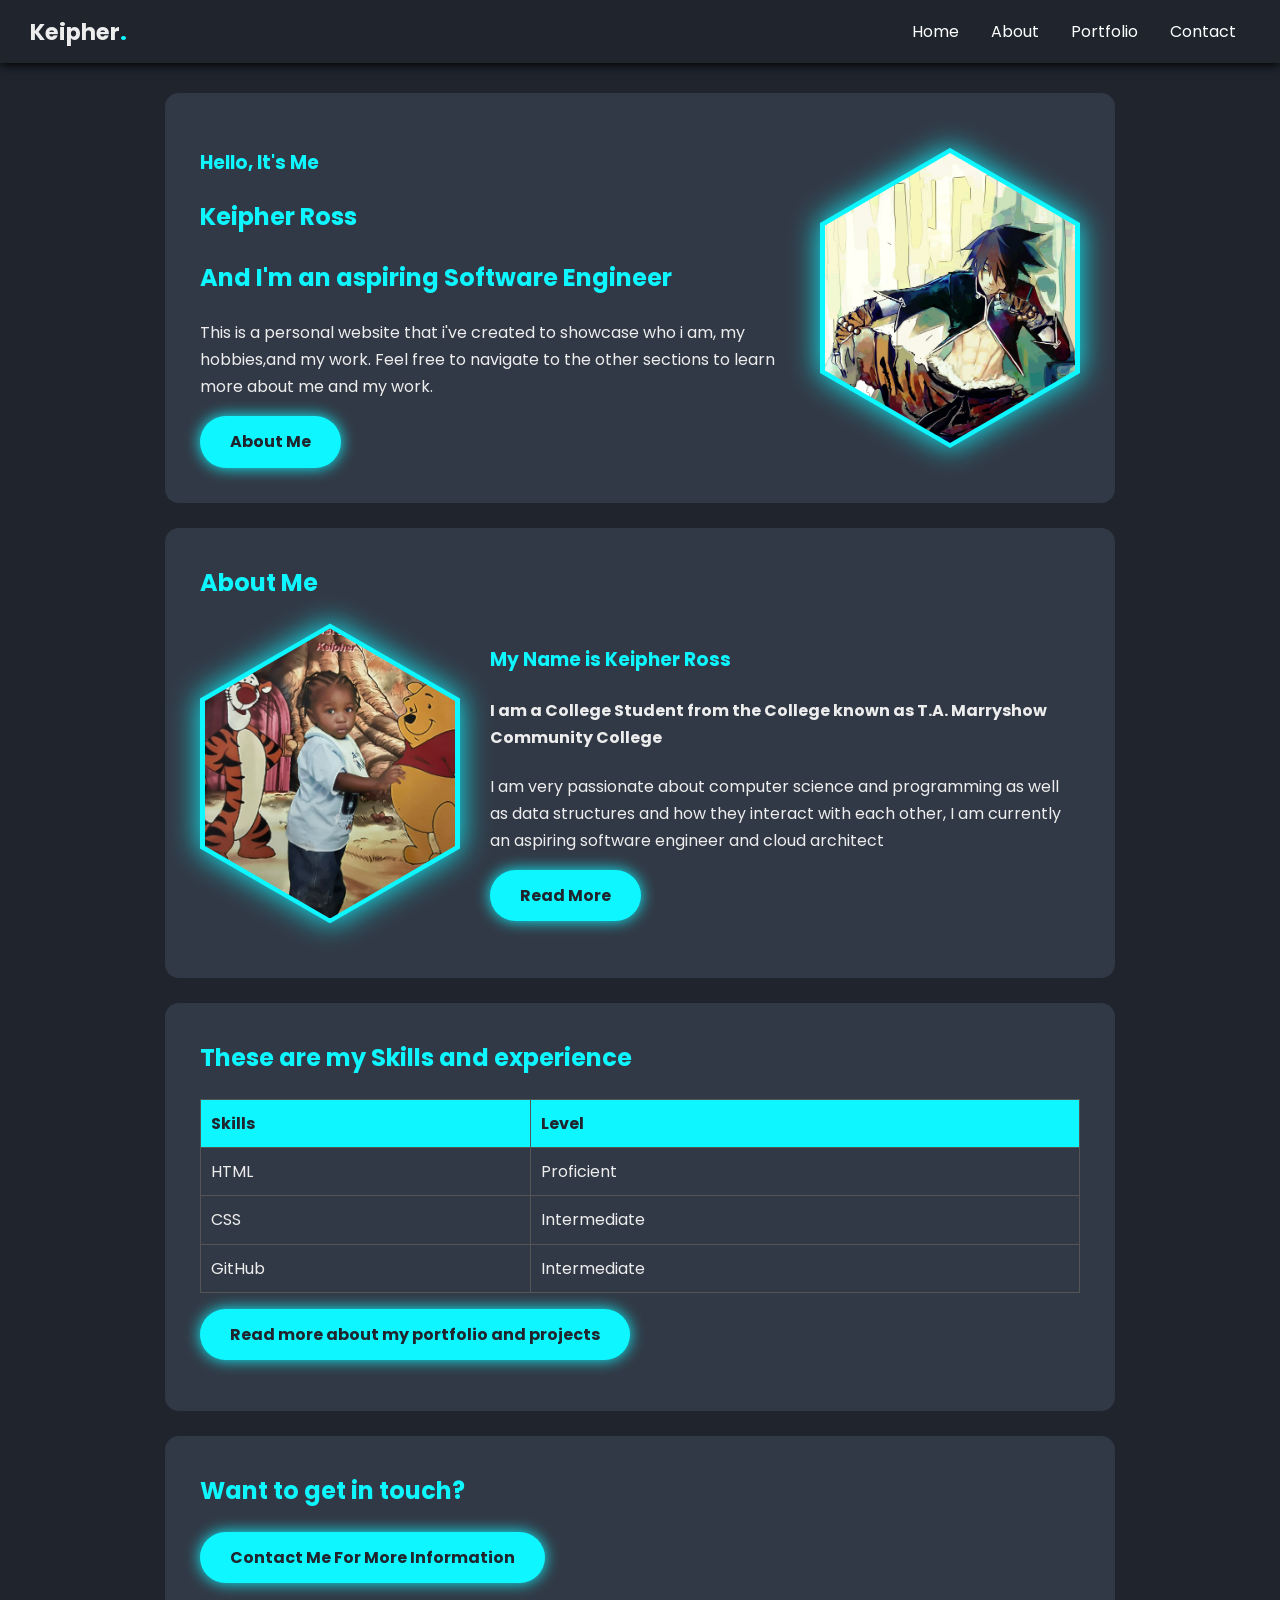
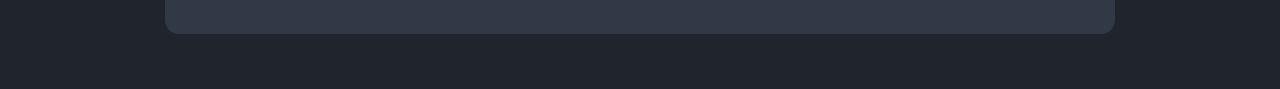
==== index.html @ d7bc12d3 "refactor: move stylesheet into css folder and update page links Moves style.css into css/, updates t" ====
<!DOCTYPE html>
<html lang="en">
<head>
  <meta charset="UTF-8">
  <meta name="viewport" content="width=device-width, initial-scale=1.0">
  <title>Keipher Ross | Personal Website</title>
  <link href="https://fonts.googleapis.com/css2?family=Poppins:wght@400;700&display=swap" rel="stylesheet">
  <link rel="stylesheet" href="css/style.css">
</head>

<body>
  <nav>
    <span class="logo">Keipher<span class="accent">.</span></span>
    <ul>
      <li><a href="index.html">Home</a></li>
      <li><a href="about.html">About</a></li>
      <li><a href="portfolio.html">Portfolio</a></li>
      <li><a href="contact.html">Contact</a></li>
    </ul>
  </nav>

  <main>
    <section id="home" class="hero">
      <div>
        <h3>Hello, It's Me</h3>
        <h1>Keipher <span class="accent">Ross</span></h1>
        <h2>And I'm an aspiring <span class="accent">Software Engineer</span></h2>
        <p> This is a personal website that i've created to showcase who i am, my hobbies,and my work.
           Feel free to navigate to the other sections to learn more about me and my work. 
        </p>
        <a class="btn" href="about.html">About Me</a>
      </div>
      <div class="hex-glow">
        <div class="hex">
          <img src="images/anime.jpg" alt="This is a picture of my favourite fictional character">
        </div>
      </div>
    </section>

    <section id="about">
      <h2>About Me</h2>
      <div class="split reverse">
        <div>
          <h3> My Name is Keipher Ross</h3>
          <h4> I am a College Student from the College known as T.A. Marryshow Community College</h4>
          <p> I am very passionate about computer science and programming as well as data structures and how they interact with each other,
             I am currently an aspiring software engineer and cloud architect
          </p>
          <a class="btn" href="about.html">Read More</a>
        </div>
        <div class="hex-glow">
          <div class="hex">
            <img src="images/pic.jpeg" alt="This is a picture of me at my freest state">
          </div>
        </div>
      </div>
    </section>

    <section id="portfolio">
      <h2>These are my Skills and experience </h2>
      <table>
        <tr>
          <th>Skills</th>
          <th>Level</th>
        </tr>
        <tr>
          <td>HTML</td>
          <td>Proficient</td>
        </tr>
        <tr>
          <td>CSS</td>
          <td>Intermediate</td>
        </tr>
        <tr>
          <td>GitHub</td>
          <td>Intermediate</td>
        </tr>
      </table>
      <p><a class="btn" href="portfolio.html">Read more about my portfolio and projects</a></p>
    </section>

    <section id="contact">
      <h2> Want to get in touch?</h2>
      <p><a class="btn" href="contact.html">Contact Me For More Information</a></p>
    </section>
  </main>


</body>
</html>
---- css/style.css ----
:root {
    --bg: #1f242d;
    --panel: #323946;
    --cyan: #0ef6ff;
}

body {
    font-family: 'Poppins', Arial, sans-serif;
    line-height: 1.7;
    margin: 0;
    color: #ededed;
    background-color: var(--bg);
}

nav {
    position: sticky;
    top: 0;
    z-index: 10;
    display: flex;
    justify-content: space-between;
    align-items: center;
    padding: 0 30px;
    background-color: var(--bg);
    box-shadow: 0 2px 10px #000;
}

.logo { font-size: 1.4rem; font-weight: bold; }
nav ul { list-style-type: none; margin: 0; padding: 0; }
nav li { display: inline-block; }

nav a {
    display: block;
    padding: 18px 14px;
    text-decoration: none;
    color: white;
    transition: 0.3s;
}

nav a:hover {
    color: var(--cyan);
    text-shadow: 0 0 8px var(--cyan);
}

main {
    max-width: 950px;
    margin: 0 auto;
    padding: 30px 20px;
}

section {
    background-color: var(--panel);
    margin-bottom: 25px;
    padding: 35px;
    border-radius: 14px;
    animation: fadeUp 0.7s ease both;
}

h1, h2 { color: var(--cyan); margin-top: 0; }
h3, .accent { color: var(--cyan); }
a:hover { color: white; }

.btn, .back-link {
    display: inline-block;
    padding: 12px 30px;
    background-color: var(--cyan);
    color: var(--bg);
    font-weight: bold;
    text-decoration: none;
    border-radius: 30px;
    box-shadow: 0 0 15px var(--cyan);
}

.btn:hover, .back-link:hover { color: var(--bg); transform: translateY(-3px); }

img {
    max-width: 100%;
    border-radius: 10px;
    transition: 0.4s;
}

img:hover {
    transform: scale(1.05);
    box-shadow: 0 0 20px var(--cyan);
}

section img { width: 280px; height: 350px; object-fit: cover; }
section > img { display: block; margin: 20px auto; }

.hero, .split { display: flex; align-items: center; gap: 30px; }
.hero > :first-child, .split > :first-child { flex: 1; }
.split { margin: 20px 0; }
.split.reverse { flex-direction: row-reverse; }
.split img { flex-shrink: 0; }

.hex-glow {
    flex-shrink: 0;
    filter: drop-shadow(0 0 15px var(--cyan));
    animation: float 4s ease-in-out infinite;
}

.hex, .hex img { clip-path: polygon(50% 0%, 100% 25%, 100% 75%, 50% 100%, 0% 75%, 0% 25%); }

.hex {
    width: 260px;
    height: 300px;
    padding: 5px;
    box-sizing: border-box;
    background-color: var(--cyan);
}

section .hex img { width: 100%; height: 100%; border-radius: 0; transform: none; box-shadow: none; }

.gallery { display: flex; flex-wrap: wrap; justify-content: center; gap: 20px; margin: 20px 0; }

.gallery img { width: 300px; height: 380px; }

table { border-collapse: collapse; width: 100%; }
th, td { border: 1px solid #555; padding: 10px; text-align: left; }
th { background-color: var(--cyan); color: var(--bg); }

.page-title { text-align: center; margin-bottom: 25px; }
.page-title h1 {
    display: inline-block;
    font-size: 2.8rem;
    margin: 0;
    padding-bottom: 10px;
    border-bottom: 4px solid var(--cyan);
}
.page-title p { color: var(--cyan); font-style: italic; }
.back-wrapper { text-align: center; margin: 30px 0; }
.skip-link { position: absolute; left: -999px; }
.skip-link:focus { left: 10px; top: 10px; z-index: 20; background: var(--cyan); color: var(--bg); padding: 8px 14px; }
figure { margin: 0; }
figcaption { font-size: 0.85rem; font-style: italic; text-align: center; margin-top: 8px; }
caption { padding: 8px; font-style: italic; }
/* ===== CONTACT PAGE: form on the left, info cards on the right ===== */
.contact-layout { display: grid; grid-template-columns: 1.5fr 1fr; gap: 25px; align-items: start; margin-bottom: 25px; }
.contact-layout section { margin-bottom: 0; }
.form-row { display: grid; grid-template-columns: 1fr 1fr; gap: 15px; }
label { display: block; margin: 15px 0 6px; font-weight: bold; }
.required { color: #ff5c5c; }

/* Form fields */
input, textarea { width: 100%; box-sizing: border-box; padding: 12px 14px; background-color: var(--bg); color: #ededed; border: 1px solid #555; border-radius: 8px; font-family: inherit; font-size: 1rem; }
input:focus, textarea:focus { outline: none; border-color: var(--cyan); box-shadow: 0 0 8px var(--cyan); }
textarea { min-height: 130px; resize: vertical; }
button.btn { width: 100%; margin-top: 20px; border: 0; cursor: pointer; font-family: inherit; font-size: 1rem; }

/* Info cards (right column) */
.contact-info { display: grid; gap: 15px; }
.info-card { display: flex; align-items: center; gap: 18px; background-color: var(--panel); padding: 20px 25px; border-radius: 14px; font-style: normal; }
.info-card h3 { margin: 0; }
.info-card p { margin: 0; }
.info-card .icon { font-size: 1.8rem; }
.info-card.highlight { background-color: var(--cyan); color: var(--bg); }
.info-card.highlight h3, .info-card.highlight a { color: var(--bg); font-weight: bold; }

@keyframes fadeUp { from { opacity: 0; transform: translateY(25px); } }
@keyframes float { 50% { transform: translateY(-10px); } }

@media (max-width: 600px) {
    nav { flex-direction: column; padding: 10px 0; }
    .hero, .split, .split.reverse { flex-direction: column; }
    .hex-glow { margin: 0 auto; }
    section img, .gallery img { width: 100%; height: auto; }
}
/* Stack the contact form and info cards on smaller screens */
@media (max-width: 768px) {
    .contact-layout, .form-row { grid-template-columns: 1fr; }
}

@media (prefers-reduced-motion: reduce) {
    * { animation: none !important; transition: none !important; }
}
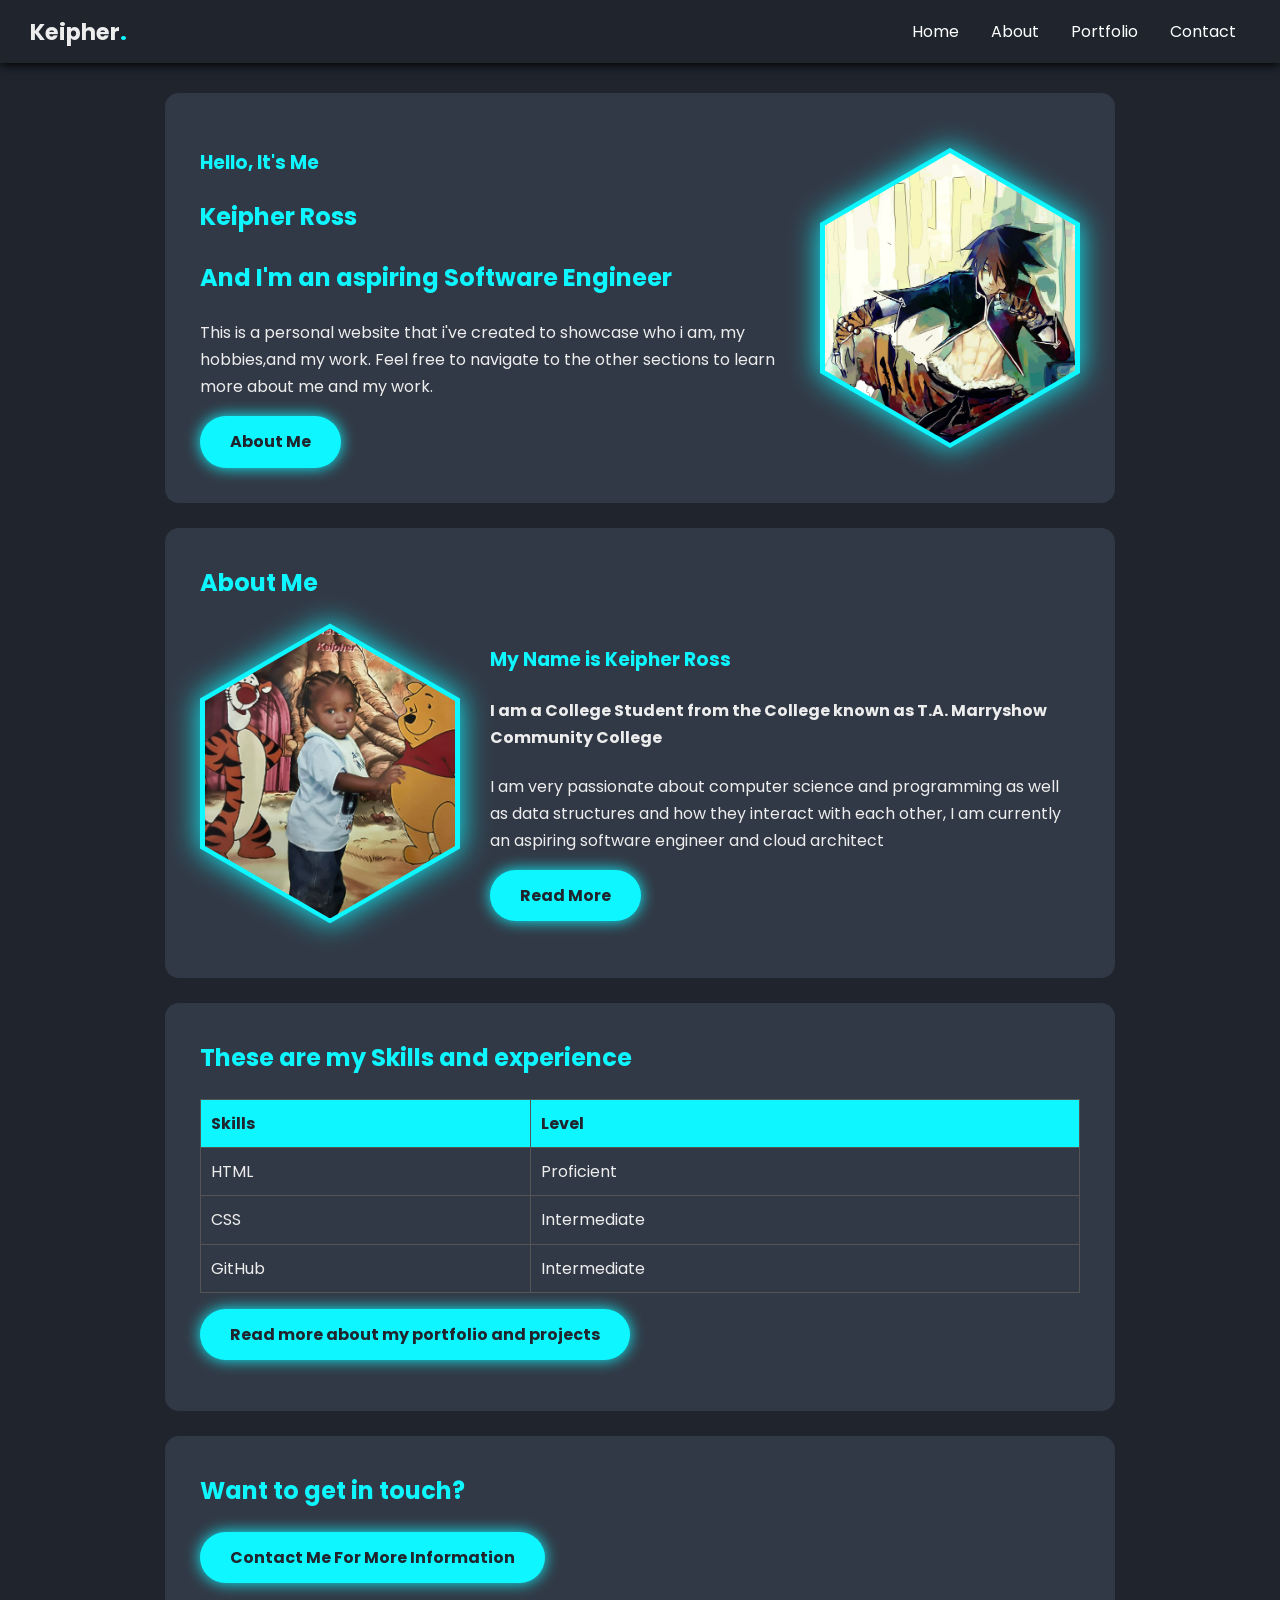
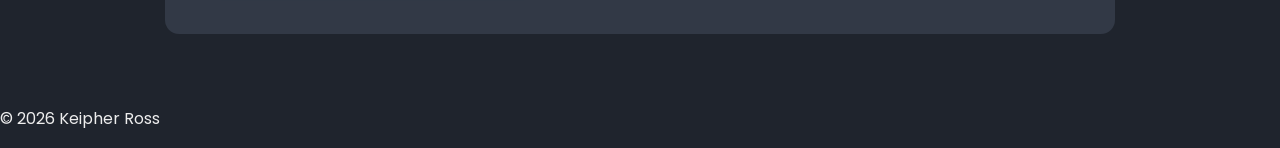
==== commit 1a3faff8: "feat: add semantic header and footer to home page" ====
--- a/index.html
+++ b/index.html
@@ -9,6 +9,8 @@
 </head>
 
 <body>
+
+   <!-- Site header: logo and main navigation -->
   <nav>
     <span class="logo">Keipher<span class="accent">.</span></span>
     <ul>
@@ -20,6 +22,8 @@
   </nav>
 
   <main>
+
+     <!-- Hero: greeting and hexagon photo -->
     <section id="home" class="hero">
       <div>
         <h3>Hello, It's Me</h3>
@@ -36,6 +40,8 @@
         </div>
       </div>
     </section>
+
+    <!-- About preview: short intro with a link to the full page -->
 
     <section id="about">
       <h2>About Me</h2>
@@ -55,6 +61,8 @@
         </div>
       </div>
     </section>
+
+    <!-- Portfolio preview: skills table and link to the full page -->
 
     <section id="portfolio">
       <h2>These are my Skills and experience </h2>
@@ -79,12 +87,18 @@
       <p><a class="btn" href="portfolio.html">Read more about my portfolio and projects</a></p>
     </section>
 
+     <!-- Contact preview: link to the contact page -->
+
     <section id="contact">
       <h2> Want to get in touch?</h2>
       <p><a class="btn" href="contact.html">Contact Me For More Information</a></p>
     </section>
   </main>
 
+  <!-- Site footer: copyright -->
+  <footer>
+    <p>&copy; 2026 Keipher Ross</p>
+  </footer>
 
 </body>
 </html>
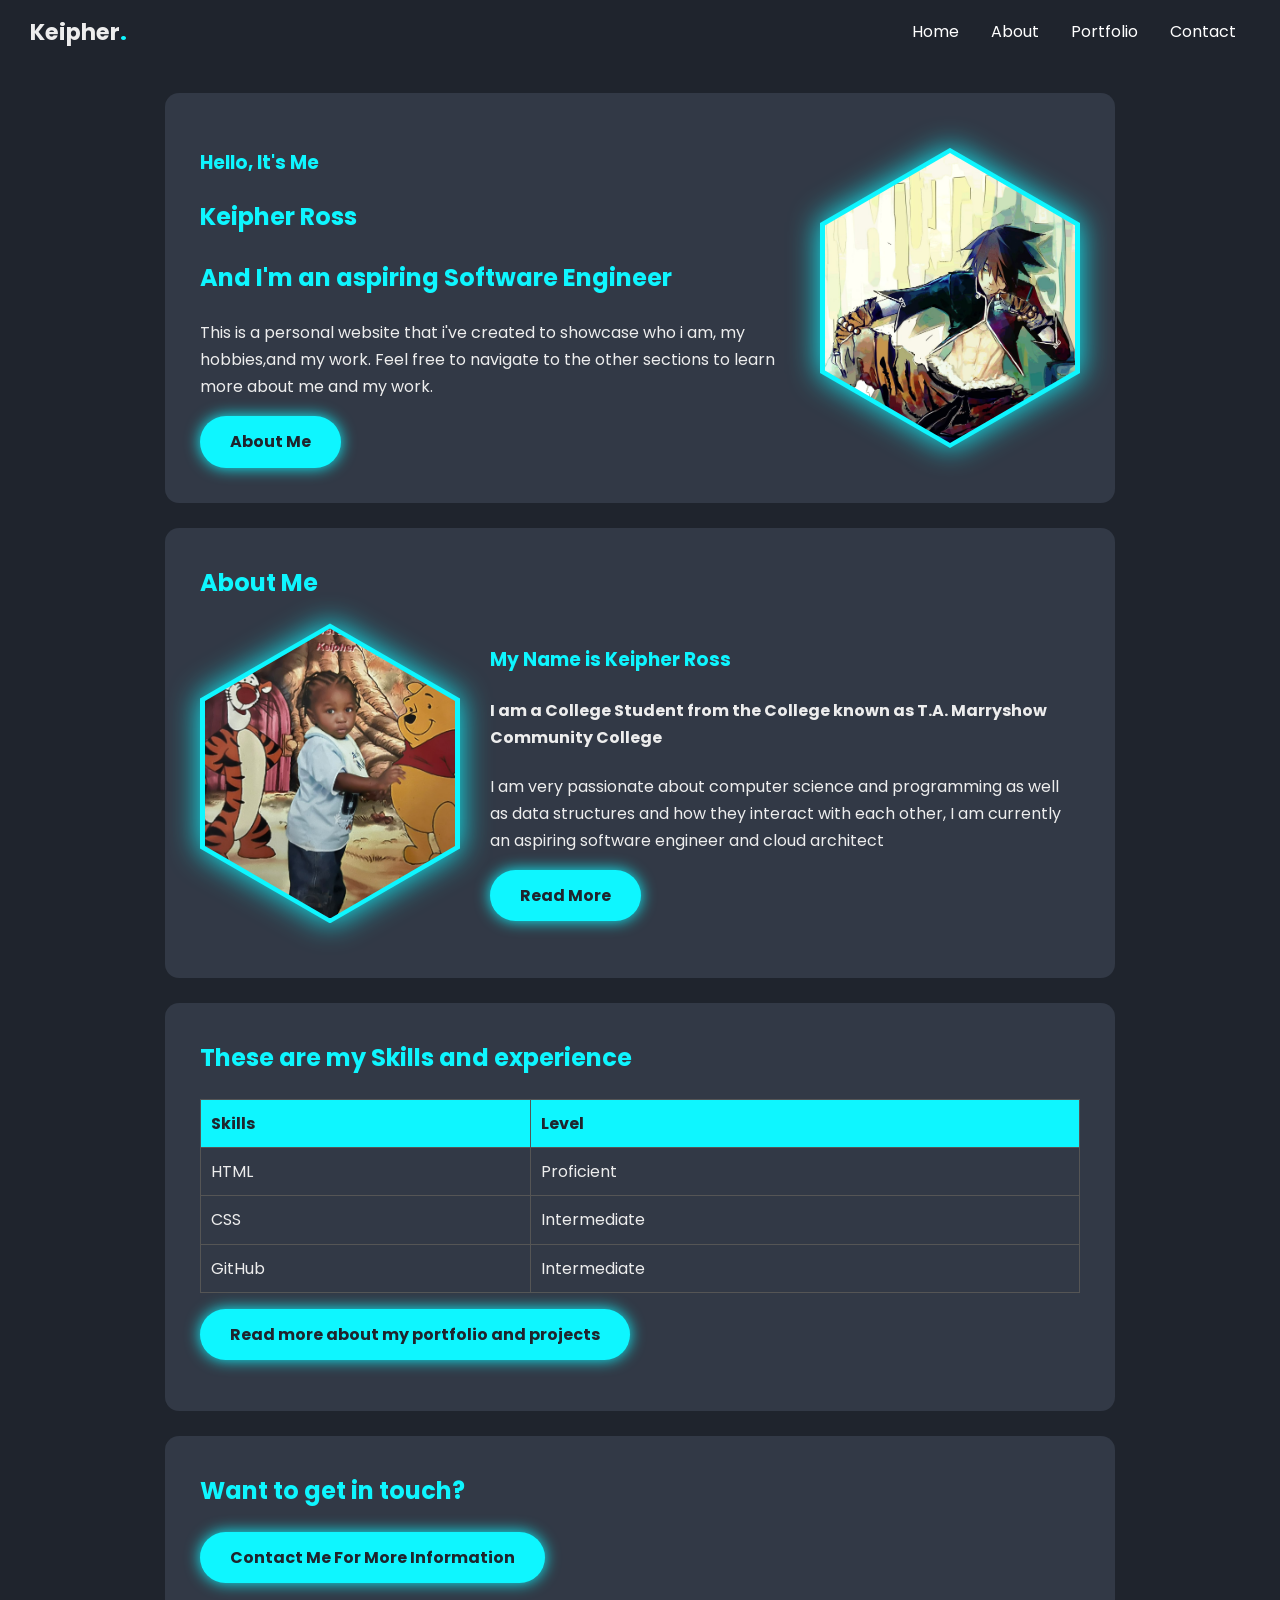
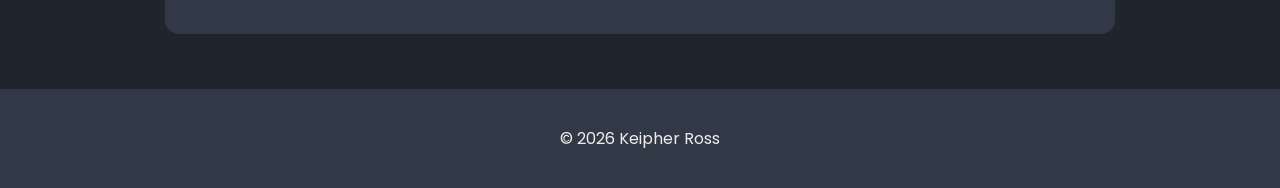
==== commit d5b341b9: "feat: add js folder and script file linked on all pages" ====
--- a/index.html
+++ b/index.html
@@ -6,6 +6,7 @@
   <title>Keipher Ross | Personal Website</title>
   <link href="https://fonts.googleapis.com/css2?family=Poppins:wght@400;700&display=swap" rel="stylesheet">
   <link rel="stylesheet" href="css/style.css">
+  <script src="js/script.js" defer></script>
 </head>
 
 <body>
--- a/css/style.css
+++ b/css/style.css
@@ -1,9 +1,11 @@
+/* ===== THEME VARIABLES: change these three to re-theme the whole site ===== */
 :root {
     --bg: #1f242d;
     --panel: #323946;
     --cyan: #0ef6ff;
 }
 
+/* ===== BASE STYLES: font, line height and page background ===== */
 body {
     font-family: 'Poppins', Arial, sans-serif;
     line-height: 1.7;
@@ -12,18 +14,12 @@
     background-color: var(--bg);
 }
 
-nav {
-    position: sticky;
-    top: 0;
-    z-index: 10;
-    display: flex;
-    justify-content: space-between;
-    align-items: center;
-    padding: 0 30px;
-    background-color: var(--bg);
-    box-shadow: 0 2px 10px #000;
-}
-
+/* ===== HEADER AND NAVIGATION ===== */
+/* Sticky site header that stays at the top while scrolling */
+.site-header { position: sticky; top: 0; z-index: 10; background-color: var(--bg); box-shadow: 0 2px 10px #000; }
+
+/* Navigation bar: logo on the left, links on the right */
+nav { display: flex; justify-content: space-between; align-items: center; padding: 0 30px; }
 .logo { font-size: 1.4rem; font-weight: bold; }
 nav ul { list-style-type: none; margin: 0; padding: 0; }
 nav li { display: inline-block; }
@@ -36,17 +32,21 @@
     transition: 0.3s;
 }
 
+/* Glow effect when hovering over a nav link */
 nav a:hover {
     color: var(--cyan);
     text-shadow: 0 0 8px var(--cyan);
 }
 
+/* ===== PAGE LAYOUT ===== */
+/* Centered content column */
 main {
     max-width: 950px;
     margin: 0 auto;
     padding: 30px 20px;
 }
 
+/* Each section is a rounded card that fades in on load */
 section {
     background-color: var(--panel);
     margin-bottom: 25px;
@@ -55,10 +55,20 @@
     animation: fadeUp 0.7s ease both;
 }
 
+/* Footer bar at the bottom of every page */
+
+footer { text-align: center; padding: 20px; background-color: var(--panel); }
+
+/* ===== TYPOGRAPHY AND LINKS ===== */
 h1, h2 { color: var(--cyan); margin-top: 0; }
 h3, .accent { color: var(--cyan); }
+a { color: var(--cyan); transition: 0.3s; }
 a:hover { color: white; }
-
+figure { margin: 0; }
+figcaption { font-size: 0.85rem; font-style: italic; text-align: center; margin-top: 8px; }
+caption { padding: 8px; font-style: italic; }
+
+/* ===== BUTTONS ===== */
 .btn, .back-link {
     display: inline-block;
     padding: 12px 30px;
@@ -70,34 +80,47 @@
     box-shadow: 0 0 15px var(--cyan);
 }
 
+/* Buttons lift slightly on hover */
 .btn:hover, .back-link:hover { color: var(--bg); transform: translateY(-3px); }
-
+.back-wrapper { text-align: center; margin: 30px 0; }
+
+/* ===== IMAGES AND VIDEO ===== */
 img {
     max-width: 100%;
     border-radius: 10px;
     transition: 0.4s;
 }
 
+/* Images zoom and glow on hover */
 img:hover {
     transform: scale(1.05);
     box-shadow: 0 0 20px var(--cyan);
 }
 
+/* Standard image size inside cards (cropped to fit with object-fit) */
 section img { width: 280px; height: 350px; object-fit: cover; }
 section > img { display: block; margin: 20px auto; }
 
+/* Responsive 16:9 video embed */
+iframe { width: 100%; max-width: 640px; aspect-ratio: 16/9; border: 0; border-radius: 10px; display: block; margin: 20px auto; }
+
+/* ===== LAYOUTS: hero, split (text beside image) and gallery (image row) ===== */
 .hero, .split { display: flex; align-items: center; gap: 30px; }
 .hero > :first-child, .split > :first-child { flex: 1; }
 .split { margin: 20px 0; }
 .split.reverse { flex-direction: row-reverse; }
 .split img { flex-shrink: 0; }
-
+.gallery { display: flex; flex-wrap: wrap; justify-content: center; gap: 20px; margin: 20px 0; }
+.gallery img { width: 300px; height: 380px; }
+
+/* ===== HEXAGON PHOTO FRAME WITH GLOW ===== */
 .hex-glow {
     flex-shrink: 0;
     filter: drop-shadow(0 0 15px var(--cyan));
     animation: float 4s ease-in-out infinite;
 }
 
+/* clip-path cuts both the frame and the photo into a hexagon */
 .hex, .hex img { clip-path: polygon(50% 0%, 100% 25%, 100% 75%, 50% 100%, 0% 75%, 0% 25%); }
 
 .hex {
@@ -110,14 +133,12 @@
 
 section .hex img { width: 100%; height: 100%; border-radius: 0; transform: none; box-shadow: none; }
 
-.gallery { display: flex; flex-wrap: wrap; justify-content: center; gap: 20px; margin: 20px 0; }
-
-.gallery img { width: 300px; height: 380px; }
-
+/* ===== TABLES ===== */
 table { border-collapse: collapse; width: 100%; }
 th, td { border: 1px solid #555; padding: 10px; text-align: left; }
 th { background-color: var(--cyan); color: var(--bg); }
 
+/* ===== PAGE TITLE BANNER (used on about, portfolio and contact) ===== */
 .page-title { text-align: center; margin-bottom: 25px; }
 .page-title h1 {
     display: inline-block;
@@ -127,12 +148,7 @@
     border-bottom: 4px solid var(--cyan);
 }
 .page-title p { color: var(--cyan); font-style: italic; }
-.back-wrapper { text-align: center; margin: 30px 0; }
-.skip-link { position: absolute; left: -999px; }
-.skip-link:focus { left: 10px; top: 10px; z-index: 20; background: var(--cyan); color: var(--bg); padding: 8px 14px; }
-figure { margin: 0; }
-figcaption { font-size: 0.85rem; font-style: italic; text-align: center; margin-top: 8px; }
-caption { padding: 8px; font-style: italic; }
+
 /* ===== CONTACT PAGE: form on the left, info cards on the right ===== */
 .contact-layout { display: grid; grid-template-columns: 1.5fr 1fr; gap: 25px; align-items: start; margin-bottom: 25px; }
 .contact-layout section { margin-bottom: 0; }
@@ -140,7 +156,7 @@
 label { display: block; margin: 15px 0 6px; font-weight: bold; }
 .required { color: #ff5c5c; }
 
-/* Form fields */
+/* Form fields with a glowing outline when selected */
 input, textarea { width: 100%; box-sizing: border-box; padding: 12px 14px; background-color: var(--bg); color: #ededed; border: 1px solid #555; border-radius: 8px; font-family: inherit; font-size: 1rem; }
 input:focus, textarea:focus { outline: none; border-color: var(--cyan); box-shadow: 0 0 8px var(--cyan); }
 textarea { min-height: 130px; resize: vertical; }
@@ -151,24 +167,46 @@
 .info-card { display: flex; align-items: center; gap: 18px; background-color: var(--panel); padding: 20px 25px; border-radius: 14px; font-style: normal; }
 .info-card h3 { margin: 0; }
 .info-card p { margin: 0; }
-.info-card .icon { font-size: 1.8rem; }
 .info-card.highlight { background-color: var(--cyan); color: var(--bg); }
 .info-card.highlight h3, .info-card.highlight a { color: var(--bg); font-weight: bold; }
 
+/* ===== ACCESSIBILITY: skip link, hidden until focused by keyboard ===== */
+.skip-link { position: absolute; left: -999px; }
+.skip-link:focus { left: 10px; top: 10px; z-index: 20; background: var(--cyan); color: var(--bg); padding: 8px 14px; }
+
+/* ===== ANIMATIONS ===== */
+/* Sections fade in and rise on page load */
 @keyframes fadeUp { from { opacity: 0; transform: translateY(25px); } }
+/* Hexagon photos bob up and down */
 @keyframes float { 50% { transform: translateY(-10px); } }
 
-@media (max-width: 600px) {
-    nav { flex-direction: column; padding: 10px 0; }
-    .hero, .split, .split.reverse { flex-direction: column; }
-    .hex-glow { margin: 0 auto; }
-    section img, .gallery img { width: 100%; height: auto; }
-}
+/* ===== RESPONSIVE: tablet screens (up to 900px wide) ===== */
+@media (max-width: 900px) {
+    main { padding: 20px 15px; }
+    section { padding: 25px; }
+    .split img, section img { width: 220px; height: 280px; }
+    .gallery img { width: 240px; height: 300px; }
+    .hex { width: 220px; height: 255px; }
+    nav { padding: 0 15px; }
+}
+
 /* Stack the contact form and info cards on smaller screens */
 @media (max-width: 768px) {
     .contact-layout, .form-row { grid-template-columns: 1fr; }
 }
 
+/* ===== RESPONSIVE: mobile screens (up to 600px wide) ===== */
+@media (max-width: 600px) {
+    nav { flex-direction: column; padding: 10px 0; }
+    nav ul { display: flex; flex-wrap: wrap; justify-content: center; }
+    .hero, .split, .split.reverse { flex-direction: column; }
+    .hex-glow { margin: 0 auto; }
+    section img, .split img, .gallery img { width: 100%; height: auto; }
+    .page-title h1 { font-size: 2rem; }
+    th, td { padding: 8px; font-size: 0.9rem; }
+}
+
+/* ===== ACCESSIBILITY: turn off animation for users who prefer reduced motion ===== */
 @media (prefers-reduced-motion: reduce) {
     * { animation: none !important; transition: none !important; }
 }
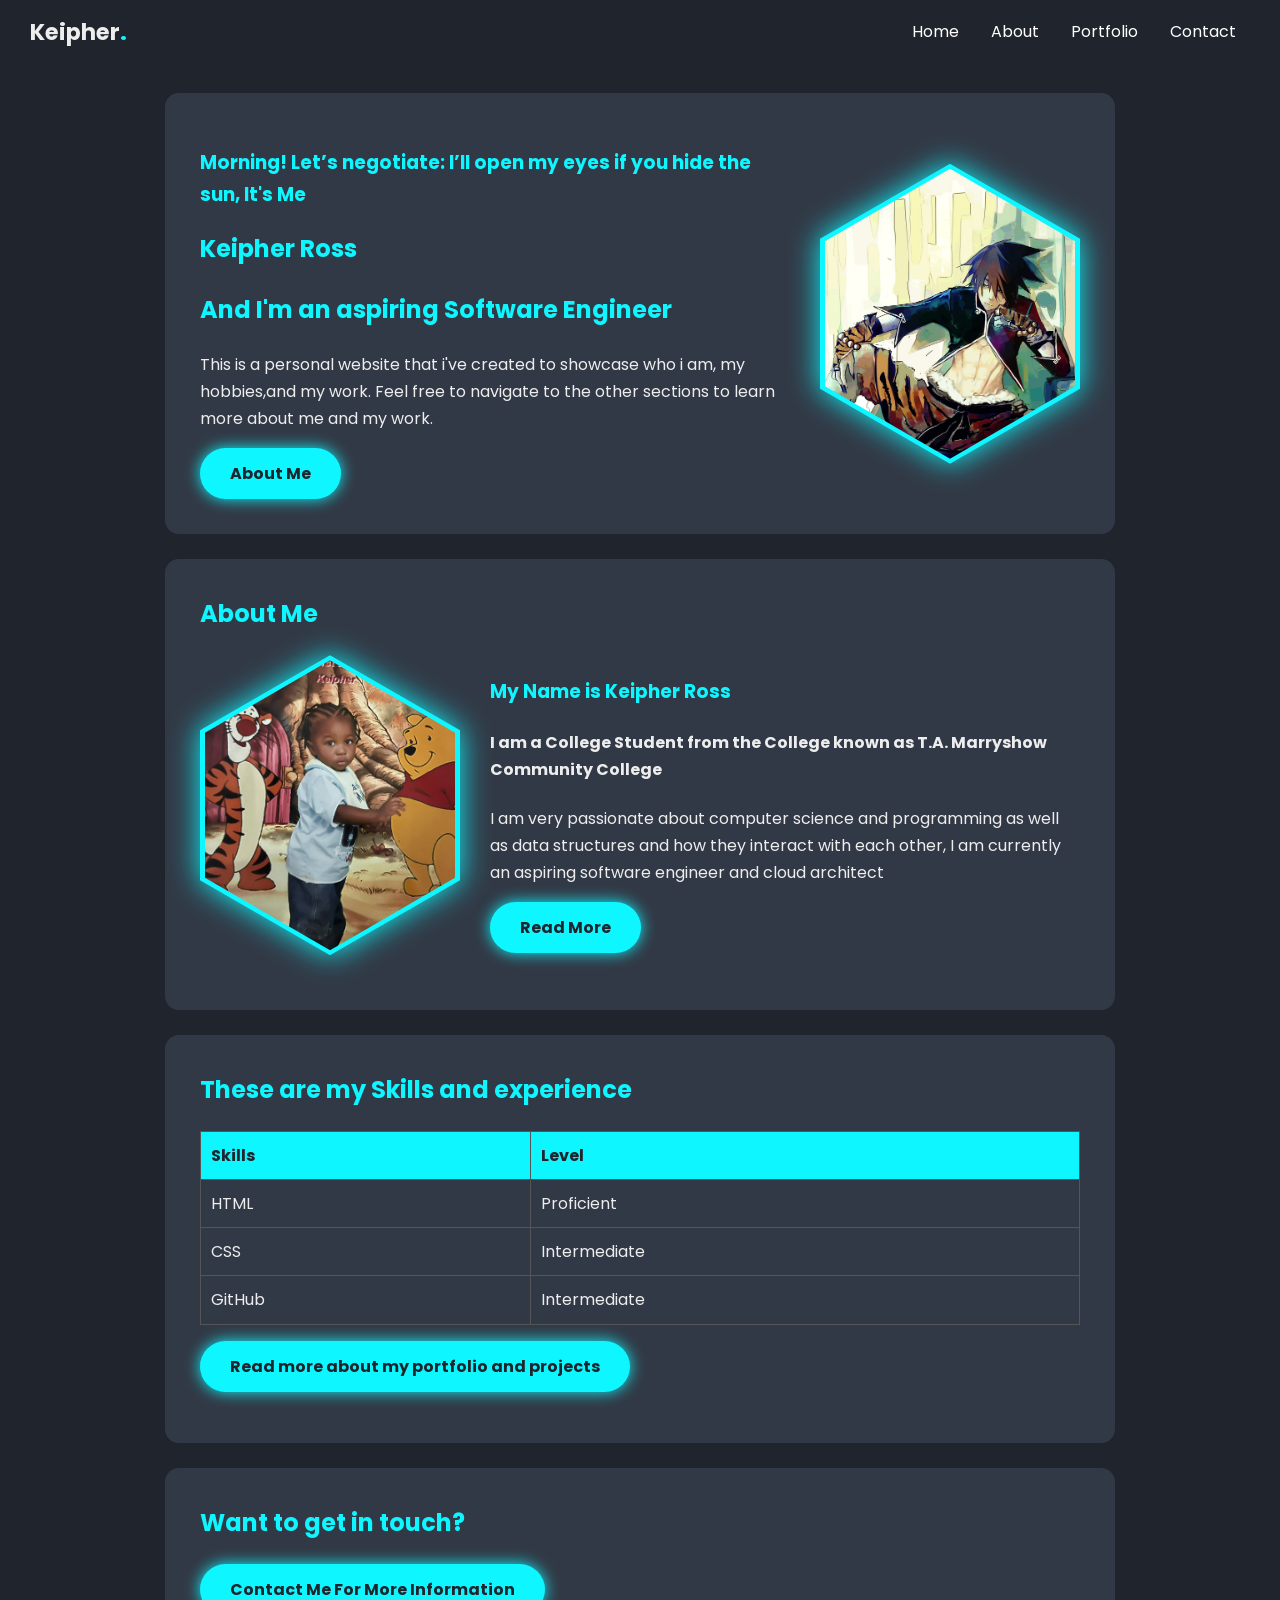
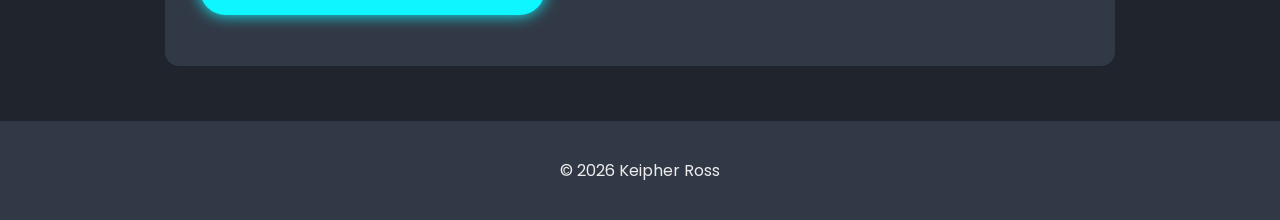
==== commit 7e92d55b: "Update index.html" ====
--- a/index.html
+++ b/index.html
@@ -27,7 +27,7 @@
      <!-- Hero: greeting and hexagon photo -->
     <section id="home" class="hero">
       <div>
-        <h3>Hello, It's Me</h3>
+        <h3 id="welcome-message">Hello, It's Me</h3>
         <h1>Keipher <span class="accent">Ross</span></h1>
         <h2>And I'm an aspiring <span class="accent">Software Engineer</span></h2>
         <p> This is a personal website that i've created to showcase who i am, my hobbies,and my work.
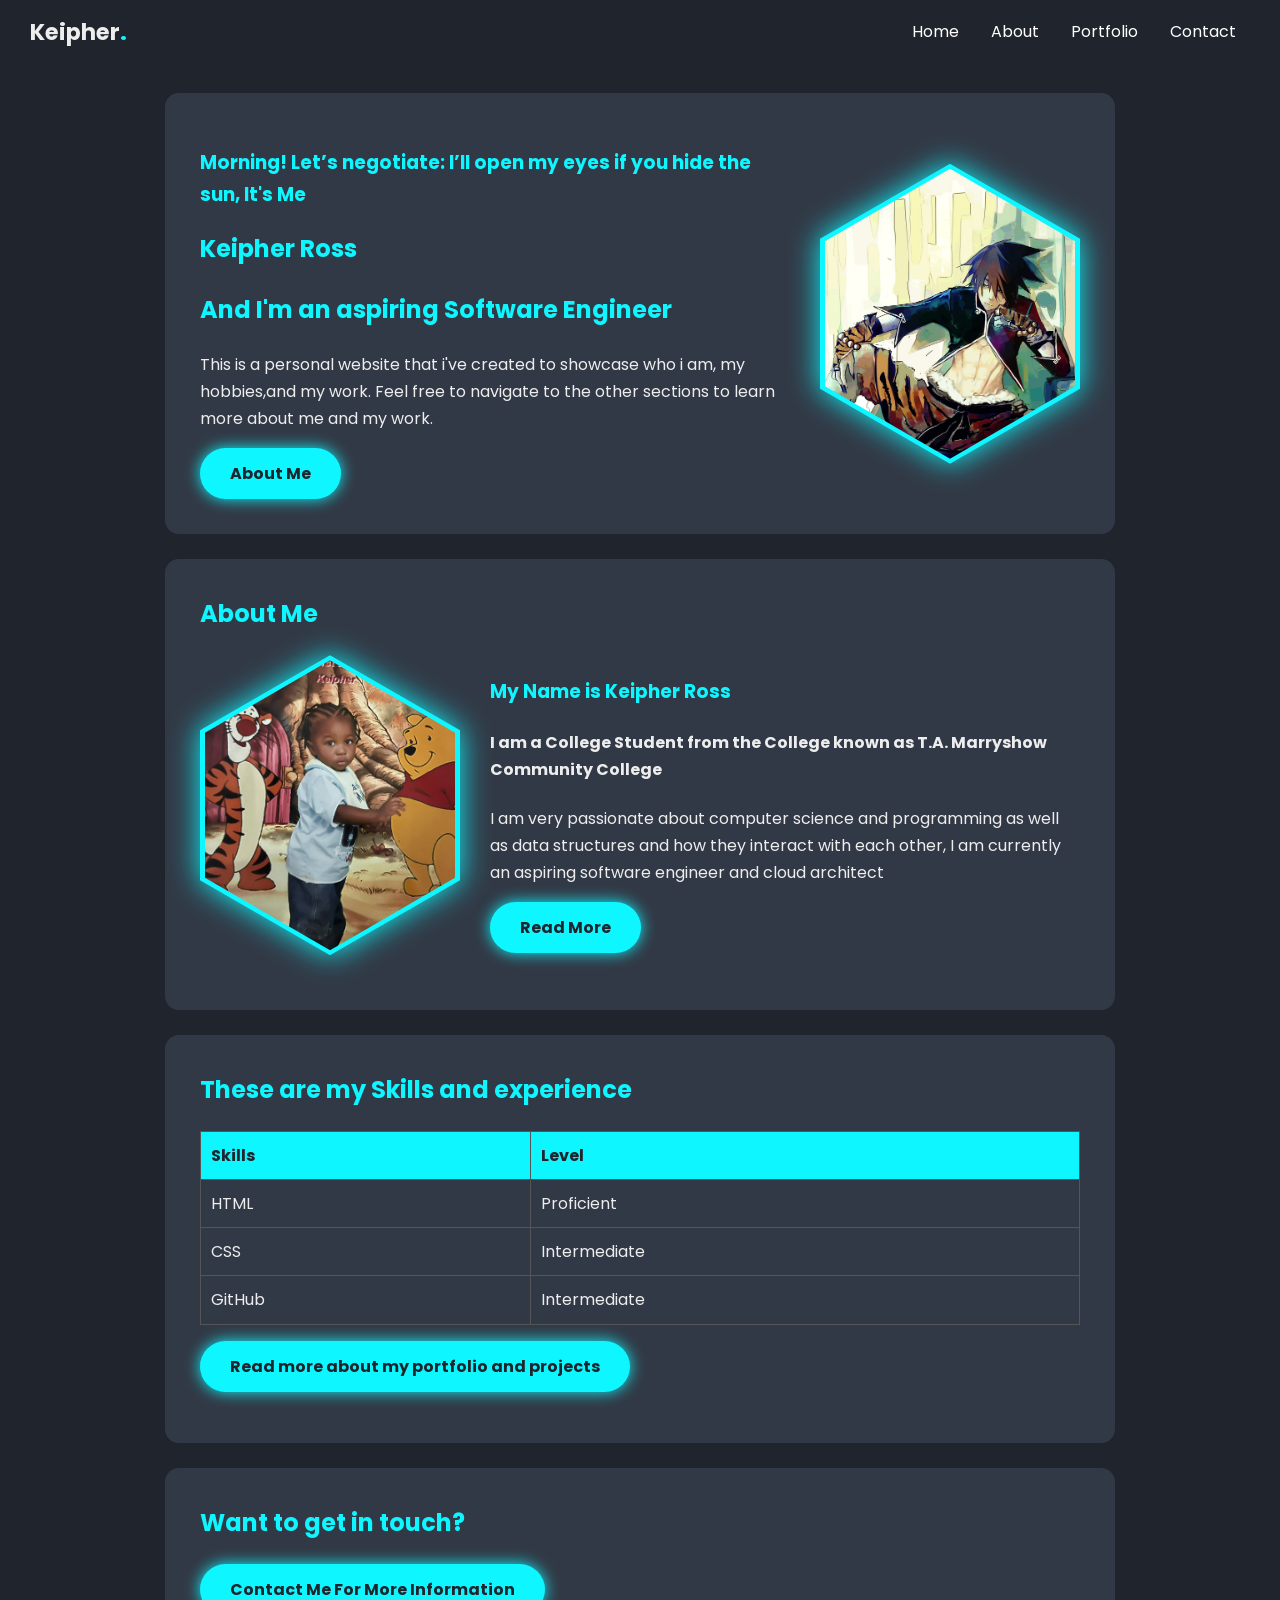
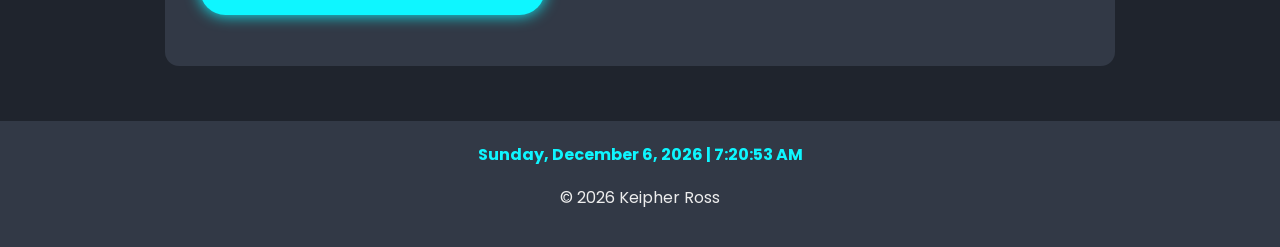
==== commit 1376485e: "feat: add live digital clock to footer" ====
--- a/index.html
+++ b/index.html
@@ -96,8 +96,9 @@
     </section>
   </main>
 
-  <!-- Site footer: copyright -->
+  <!-- Site footer: live clock and copyright -->
   <footer>
+    <p id="live-clock" role="timer"></p>
     <p>&copy; 2026 Keipher Ross</p>
   </footer>
 
--- a/css/style.css
+++ b/css/style.css
@@ -58,6 +58,8 @@
 /* Footer bar at the bottom of every page */
 
 footer { text-align: center; padding: 20px; background-color: var(--panel); }
+/* Live clock in the footer */
+#live-clock { color: var(--cyan); font-weight: bold; font-variant-numeric: tabular-nums; margin: 0 0 6px; }
 
 /* ===== TYPOGRAPHY AND LINKS ===== */
 h1, h2 { color: var(--cyan); margin-top: 0; }
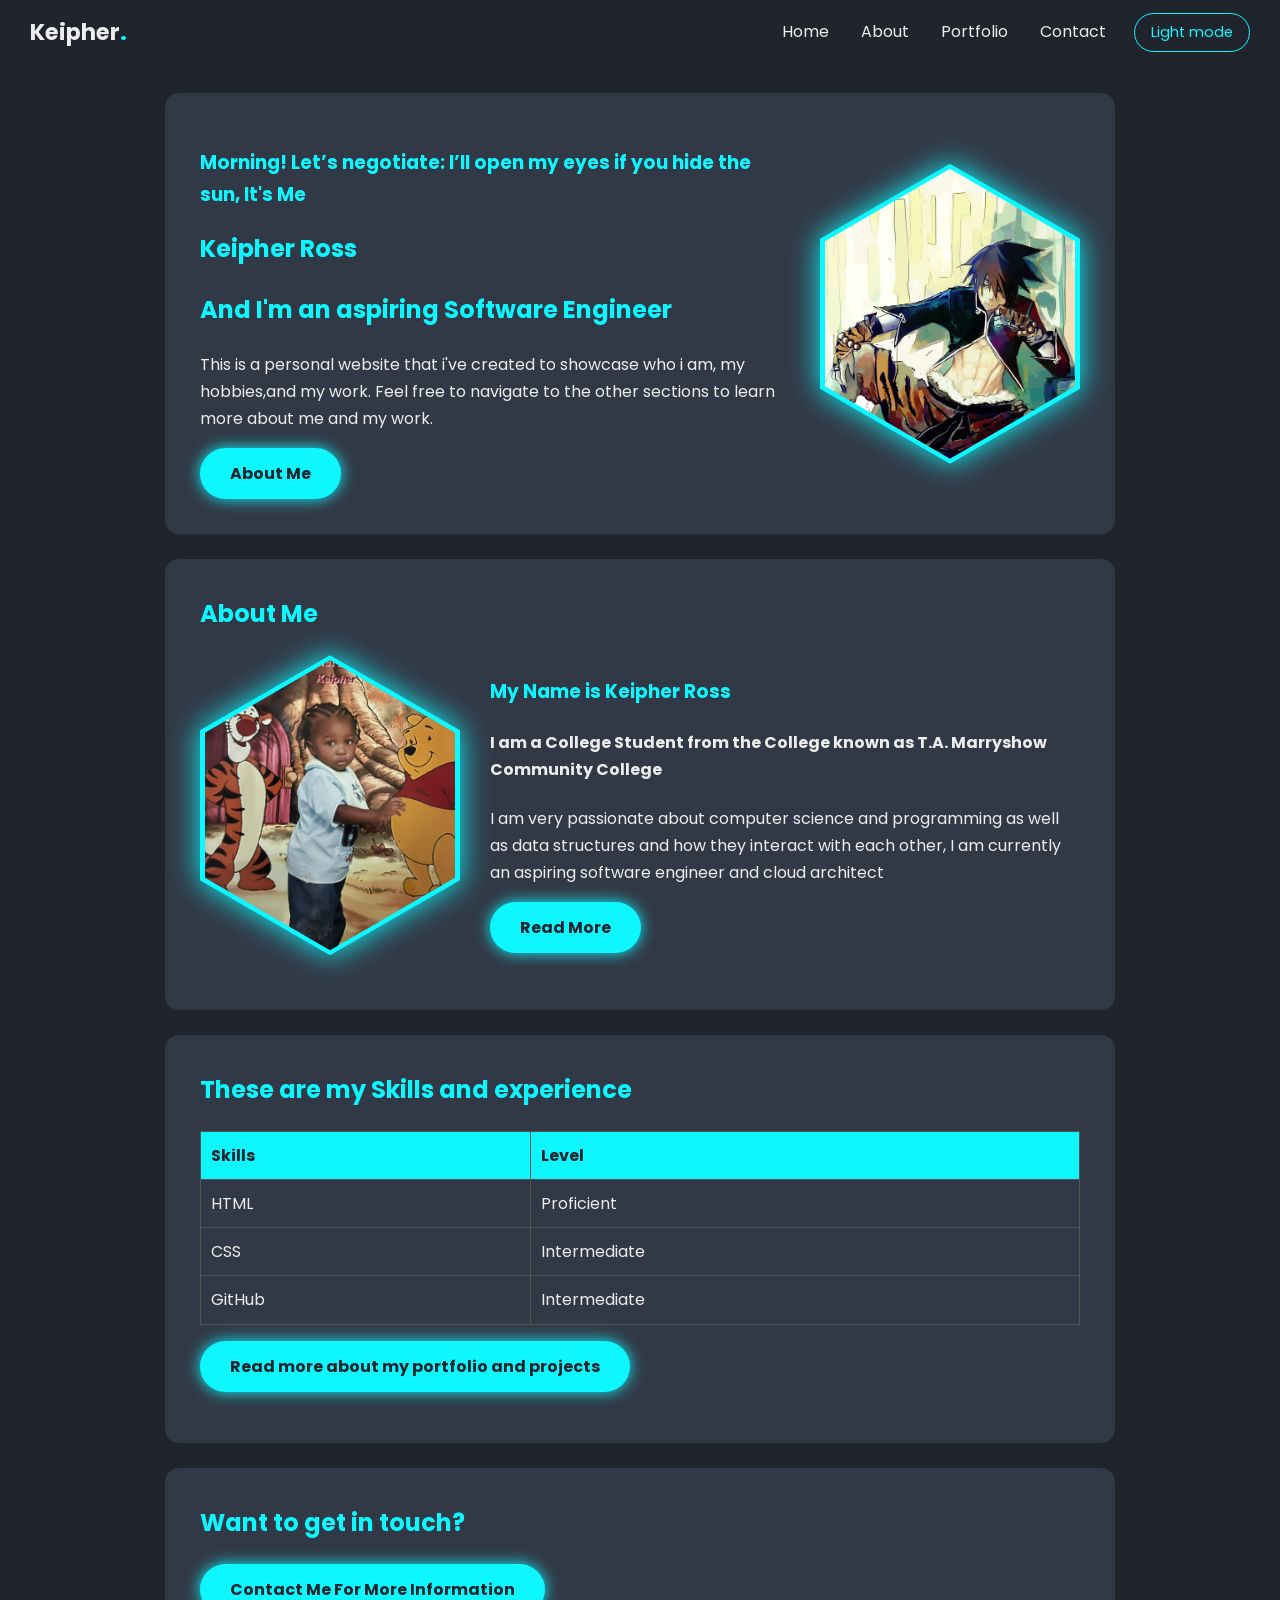
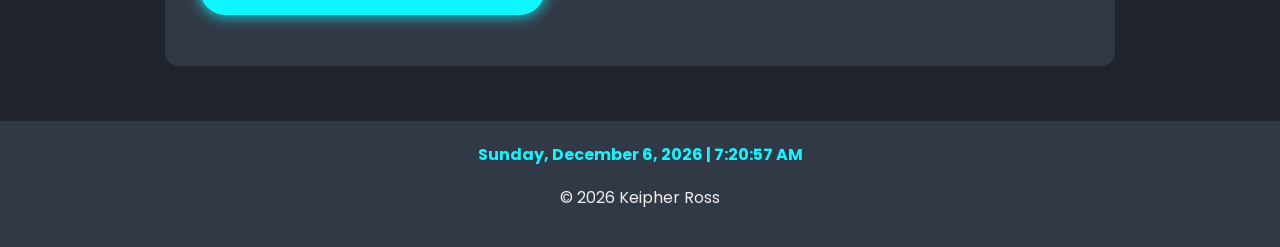
==== commit 3ec03b60: "feat: add dark and light mode toggle" ====
--- a/index.html
+++ b/index.html
@@ -19,6 +19,7 @@
       <li><a href="about.html">About</a></li>
       <li><a href="portfolio.html">Portfolio</a></li>
       <li><a href="contact.html">Contact</a></li>
+       <li><button id="theme-toggle" type="button">Light mode</button></li>
     </ul>
   </nav>
 
--- a/css/style.css
+++ b/css/style.css
@@ -1,16 +1,22 @@
-/* ===== THEME VARIABLES: change these three to re-theme the whole site ===== */
+/* ===== THEME VARIABLES: colours used across the whole site ===== */
 :root {
     --bg: #1f242d;
     --panel: #323946;
     --cyan: #0ef6ff;
-}
+    --text: #ededed;
+    --border: #555;
+}
+
+/* ===== LIGHT THEME: JavaScript adds the light-mode class to the body ===== */
+/* The variables are swapped, so the whole site changes colour at once */
+body.light-mode { --bg: #f4f6f8; --panel: #ffffff; --cyan: #007c85; --text: #1f242d; --border: #b8c0cc; }
 
 /* ===== BASE STYLES: font, line height and page background ===== */
 body {
     font-family: 'Poppins', Arial, sans-serif;
     line-height: 1.7;
     margin: 0;
-    color: #ededed;
+    color: var(--text);
     background-color: var(--bg);
 }
 
@@ -28,7 +34,7 @@
     display: block;
     padding: 18px 14px;
     text-decoration: none;
-    color: white;
+    color: var(--text);
     transition: 0.3s;
 }
 
@@ -37,6 +43,10 @@
     color: var(--cyan);
     text-shadow: 0 0 8px var(--cyan);
 }
+
+/* Theme toggle button in the navigation bar (JavaScript feature 3) */
+#theme-toggle { margin-left: 10px; padding: 8px 16px; background: none; color: var(--cyan); border: 1px solid var(--cyan); border-radius: 20px; font-family: inherit; font-size: 0.9rem; cursor: pointer; transition: 0.3s; }
+#theme-toggle:hover { background-color: var(--cyan); color: var(--bg); }
 
 /* ===== PAGE LAYOUT ===== */
 /* Centered content column */
@@ -56,16 +66,16 @@
 }
 
 /* Footer bar at the bottom of every page */
-
 footer { text-align: center; padding: 20px; background-color: var(--panel); }
-/* Live clock in the footer */
+
+/* Live clock in the footer (JavaScript feature 2) */
 #live-clock { color: var(--cyan); font-weight: bold; font-variant-numeric: tabular-nums; margin: 0 0 6px; }
 
 /* ===== TYPOGRAPHY AND LINKS ===== */
 h1, h2 { color: var(--cyan); margin-top: 0; }
 h3, .accent { color: var(--cyan); }
 a { color: var(--cyan); transition: 0.3s; }
-a:hover { color: white; }
+a:hover { color: var(--text); }
 figure { margin: 0; }
 figcaption { font-size: 0.85rem; font-style: italic; text-align: center; margin-top: 8px; }
 caption { padding: 8px; font-style: italic; }
@@ -137,7 +147,7 @@
 
 /* ===== TABLES ===== */
 table { border-collapse: collapse; width: 100%; }
-th, td { border: 1px solid #555; padding: 10px; text-align: left; }
+th, td { border: 1px solid var(--border); padding: 10px; text-align: left; }
 th { background-color: var(--cyan); color: var(--bg); }
 
 /* ===== PAGE TITLE BANNER (used on about, portfolio and contact) ===== */
@@ -159,7 +169,7 @@
 .required { color: #ff5c5c; }
 
 /* Form fields with a glowing outline when selected */
-input, textarea { width: 100%; box-sizing: border-box; padding: 12px 14px; background-color: var(--bg); color: #ededed; border: 1px solid #555; border-radius: 8px; font-family: inherit; font-size: 1rem; }
+input, textarea { width: 100%; box-sizing: border-box; padding: 12px 14px; background-color: var(--bg); color: var(--text); border: 1px solid var(--border); border-radius: 8px; font-family: inherit; font-size: 1rem; }
 input:focus, textarea:focus { outline: none; border-color: var(--cyan); box-shadow: 0 0 8px var(--cyan); }
 textarea { min-height: 130px; resize: vertical; }
 button.btn { width: 100%; margin-top: 20px; border: 0; cursor: pointer; font-family: inherit; font-size: 1rem; }
@@ -200,7 +210,7 @@
 /* ===== RESPONSIVE: mobile screens (up to 600px wide) ===== */
 @media (max-width: 600px) {
     nav { flex-direction: column; padding: 10px 0; }
-    nav ul { display: flex; flex-wrap: wrap; justify-content: center; }
+    nav ul { display: flex; flex-wrap: wrap; justify-content: center; align-items: center; }
     .hero, .split, .split.reverse { flex-direction: column; }
     .hex-glow { margin: 0 auto; }
     section img, .split img, .gallery img { width: 100%; height: auto; }
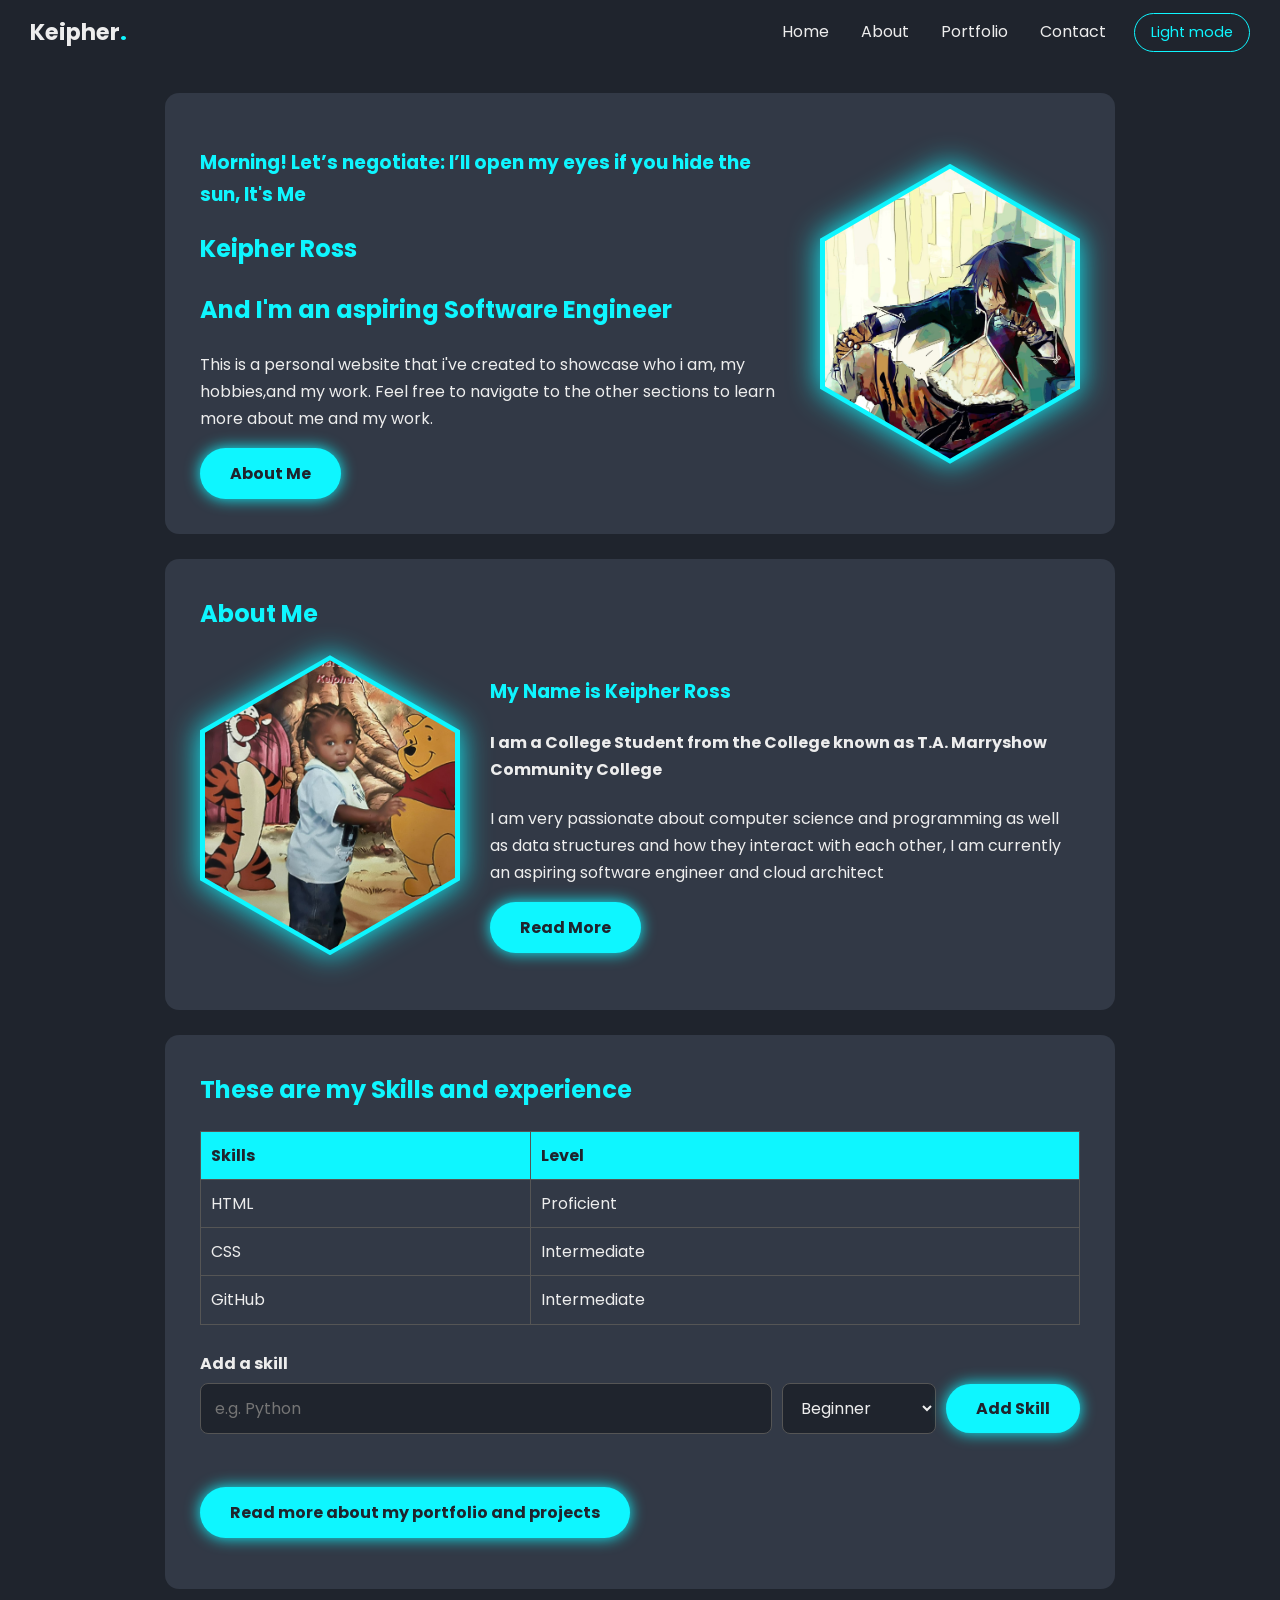
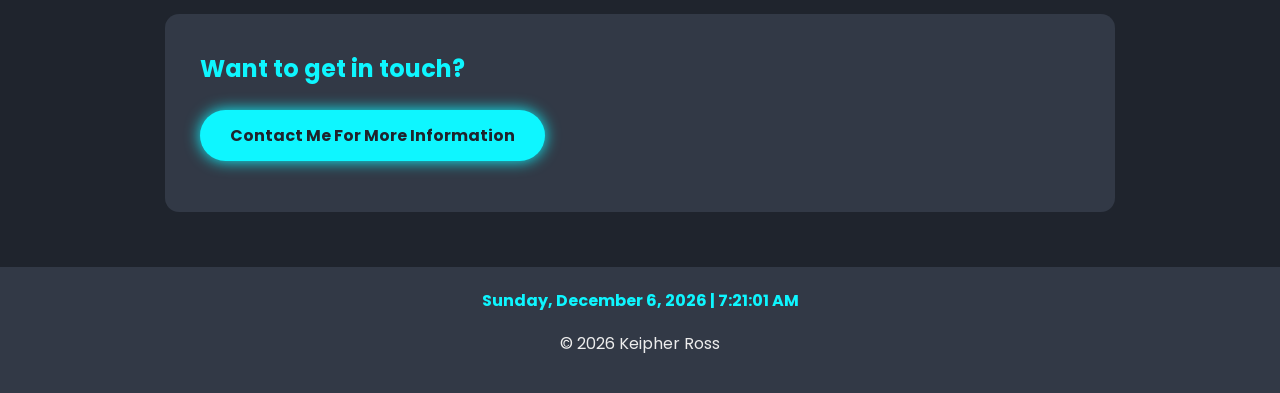
==== commit eea624ab: "feat: add dynamic skill row to skills table and wrap navigation in site header so it stays sticky" ====
--- a/index.html
+++ b/index.html
@@ -64,28 +64,49 @@
       </div>
     </section>
 
-    <!-- Portfolio preview: skills table and link to the full page -->
-
+    <!-- Portfolio preview: skills table, add-a-skill form and link to the full page -->
+     
     <section id="portfolio">
       <h2>These are my Skills and experience </h2>
       <table>
-        <tr>
-          <th>Skills</th>
-          <th>Level</th>
-        </tr>
-        <tr>
-          <td>HTML</td>
-          <td>Proficient</td>
-        </tr>
-        <tr>
-          <td>CSS</td>
-          <td>Intermediate</td>
-        </tr>
-        <tr>
-          <td>GitHub</td>
-          <td>Intermediate</td>
-        </tr>
+        <thead>
+          <tr>
+            <th>Skills</th>
+            <th>Level</th>
+          </tr>
+        </thead>
+        <tbody id="skills-body">
+          <tr>
+            <td>HTML</td>
+            <td>Proficient</td>
+          </tr>
+          <tr>
+            <td>CSS</td>
+            <td>Intermediate</td>
+          </tr>
+          <tr>
+            <td>GitHub</td>
+            <td>Intermediate</td>
+          </tr>
+        </tbody>
       </table>
+
+       <!-- Form: add a new skill to the table (JavaScript feature 5) -->
+
+        <form id="skill-form" class="skill-form">
+        <label for="skill-name">Add a skill</label>
+        <div class="skill-row">
+          <input type="text" id="skill-name" placeholder="e.g. Python" maxlength="30">
+          <select id="skill-level" aria-label="Skill level">
+            <option>Beginner</option>
+            <option>Intermediate</option>
+            <option>Proficient</option>
+          </select>
+          <button class="btn" type="submit">Add Skill</button>
+        </div>
+        <p id="skill-message" aria-live="polite"></p>
+      </form>
+
       <p><a class="btn" href="portfolio.html">Read more about my portfolio and projects</a></p>
     </section>
 
--- a/css/style.css
+++ b/css/style.css
@@ -167,6 +167,16 @@
 .form-row { display: grid; grid-template-columns: 1fr 1fr; gap: 15px; }
 label { display: block; margin: 15px 0 6px; font-weight: bold; }
 .required { color: #ff5c5c; }
+/* Character counter under the message box (JavaScript feature 4) */
+#char-count { text-align: right; font-size: 0.85rem; margin: 6px 0 0; }
+#char-count.near-limit { color: #ff5c5c; font-weight: bold; }
+/* ===== ADD-A-SKILL FORM on the home page (JavaScript feature 5) ===== */
+.skill-form { margin: 25px 0; }
+.skill-row { display: flex; flex-wrap: wrap; gap: 10px; align-items: center; }
+.skill-row input { flex: 1; min-width: 160px; width: auto; }
+.skill-form select { padding: 12px 14px; background-color: var(--bg); color: var(--text); border: 1px solid var(--border); border-radius: 8px; font-family: inherit; font-size: 1rem; }
+.skill-form button.btn { width: auto; margin-top: 0; }
+#skill-message { margin: 8px 0 0; font-size: 0.9rem; min-height: 1.4em; }
 
 /* Form fields with a glowing outline when selected */
 input, textarea { width: 100%; box-sizing: border-box; padding: 12px 14px; background-color: var(--bg); color: var(--text); border: 1px solid var(--border); border-radius: 8px; font-family: inherit; font-size: 1rem; }
